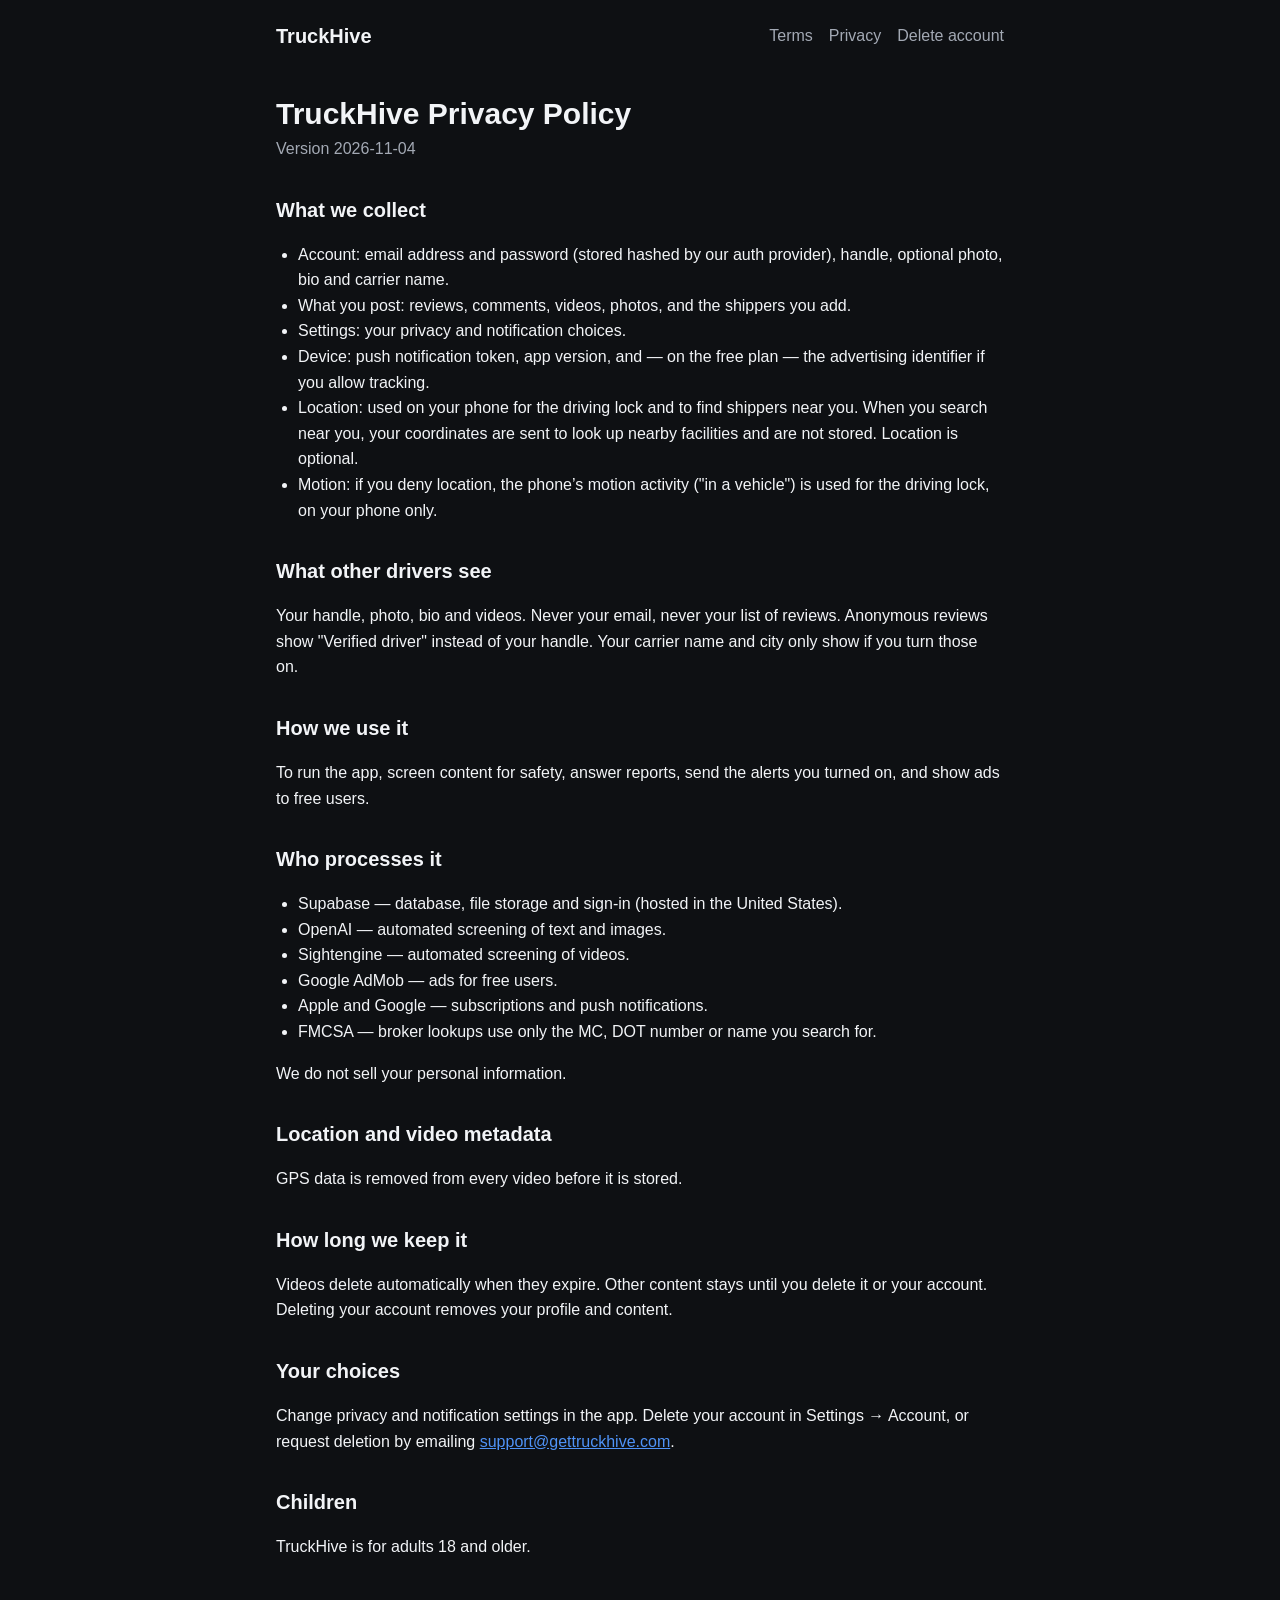
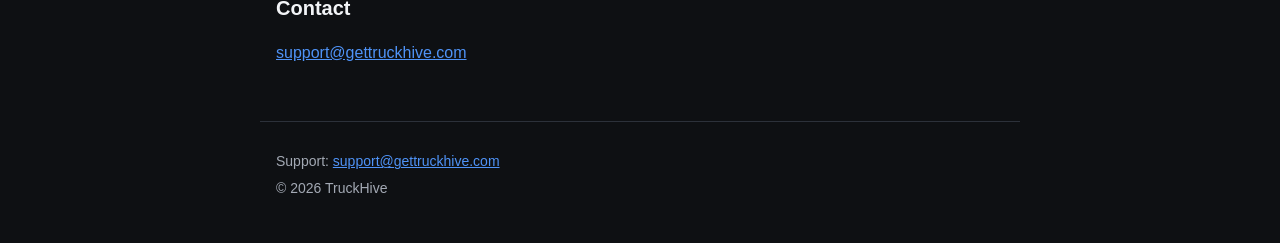
==== privacy/index.html @ 8a42d4dc "gettruckhive.com: landing, Terms, Privacy, delete-account (generated by scripts/build-site.mjs) Co-A" ====
<!doctype html>
<html lang="en">
<head>
<meta charset="utf-8">
<meta name="viewport" content="width=device-width, initial-scale=1">
<title>Privacy Policy · TruckHive</title>
<meta name="description" content="TruckHive Privacy Policy.">
<link rel="canonical" href="https://gettruckhive.com/privacy/">
<meta name="color-scheme" content="dark">
<link rel="stylesheet" href="/styles.css">
<link rel="icon" href="/favicon.svg" type="image/svg+xml">
</head>
<body>
<header class="top"><a class="brand" href="/">TruckHive</a><nav><a href="/terms/">Terms</a><a href="/privacy/">Privacy</a><a href="/delete-account/">Delete account</a></nav></header>
<main>
<article class="legal"><h1>TruckHive Privacy Policy</h1>
<p class="meta">Version 2026-11-04</p>
<h2>What we collect</h2>
<ul><li>Account: email address and password (stored hashed by our auth provider), handle, optional photo, bio and carrier name.</li><li>What you post: reviews, comments, videos, photos, and the shippers you add.</li><li>Settings: your privacy and notification choices.</li><li>Device: push notification token, app version, and — on the free plan — the advertising identifier if you allow tracking.</li><li>Location: used on your phone for the driving lock and to find shippers near you. When you search near you, your coordinates are sent to look up nearby facilities and are not stored. Location is optional.</li><li>Motion: if you deny location, the phone’s motion activity (&quot;in a vehicle&quot;) is used for the driving lock, on your phone only.</li></ul>
<h2>What other drivers see</h2>
<p>Your handle, photo, bio and videos. Never your email, never your list of reviews. Anonymous reviews show &quot;Verified driver&quot; instead of your handle. Your carrier name and city only show if you turn those on.</p>
<h2>How we use it</h2>
<p>To run the app, screen content for safety, answer reports, send the alerts you turned on, and show ads to free users.</p>
<h2>Who processes it</h2>
<ul><li>Supabase — database, file storage and sign-in (hosted in the United States).</li><li>OpenAI — automated screening of text and images.</li><li>Sightengine — automated screening of videos.</li><li>Google AdMob — ads for free users.</li><li>Apple and Google — subscriptions and push notifications.</li><li>FMCSA — broker lookups use only the MC, DOT number or name you search for.</li></ul>
<p>We do not sell your personal information.</p>
<h2>Location and video metadata</h2>
<p>GPS data is removed from every video before it is stored.</p>
<h2>How long we keep it</h2>
<p>Videos delete automatically when they expire. Other content stays until you delete it or your account. Deleting your account removes your profile and content.</p>
<h2>Your choices</h2>
<p>Change privacy and notification settings in the app. Delete your account in Settings → Account, or request deletion by emailing <a href="mailto:support@gettruckhive.com">support@gettruckhive.com</a>.</p>
<h2>Children</h2>
<p>TruckHive is for adults 18 and older.</p>
<h2>Contact</h2>
<p><a href="mailto:support@gettruckhive.com">support@gettruckhive.com</a></p></article>
</main>
<footer><p>Support: <a href="mailto:support@gettruckhive.com">support@gettruckhive.com</a></p><p>© 2026 TruckHive</p></footer>
</body>
</html>
---- styles.css ----
:root{--bg:#0E1013;--surface:#171A1F;--border:#2C313A;--text:#F2F4F7;--muted:#A3A9B4;--accent:#4F93F7}
*{box-sizing:border-box}
html{-webkit-text-size-adjust:100%}
body{margin:0;background:var(--bg);color:var(--text);font:16px/1.6 -apple-system,BlinkMacSystemFont,"Segoe UI",Roboto,Helvetica,Arial,sans-serif}
a{color:var(--accent)}
.top{display:flex;flex-wrap:wrap;gap:12px 24px;align-items:center;justify-content:space-between;max-width:760px;margin:0 auto;padding:20px 16px}
.brand{font-weight:800;font-size:20px;color:var(--text);text-decoration:none}
.top nav{display:flex;flex-wrap:wrap;gap:16px}
.top nav a{color:var(--muted);text-decoration:none}
.top nav a:hover{color:var(--text)}
main{max-width:760px;margin:0 auto;padding:8px 16px 40px}
.legal h1{font-size:30px;line-height:1.2;margin:16px 0 4px}
.legal h2{font-size:20px;margin:32px 0 8px}
.legal p,.legal li{color:var(--text)}
.legal ul,.legal ol{padding-left:22px}
.legal .meta{color:var(--muted);margin-top:0}
.hero{padding:48px 0 24px}
.glow{font-size:clamp(44px,12vw,72px);font-weight:800;letter-spacing:.5px;margin:0;text-shadow:0 0 18px var(--accent),0 0 42px rgba(79,147,247,.45)}
.lead{font-size:22px;color:var(--muted);margin:8px 0 32px}
.features{list-style:none;padding:0;margin:0 0 32px;display:grid;gap:12px}
.features li{background:var(--surface);border:1px solid var(--border);border-radius:16px;padding:16px}
.soon{font-weight:700}
.small{color:var(--muted);font-size:14px}
footer{max-width:760px;margin:0 auto;padding:24px 16px 40px;border-top:1px solid var(--border);color:var(--muted);font-size:14px}
footer p{margin:4px 0}
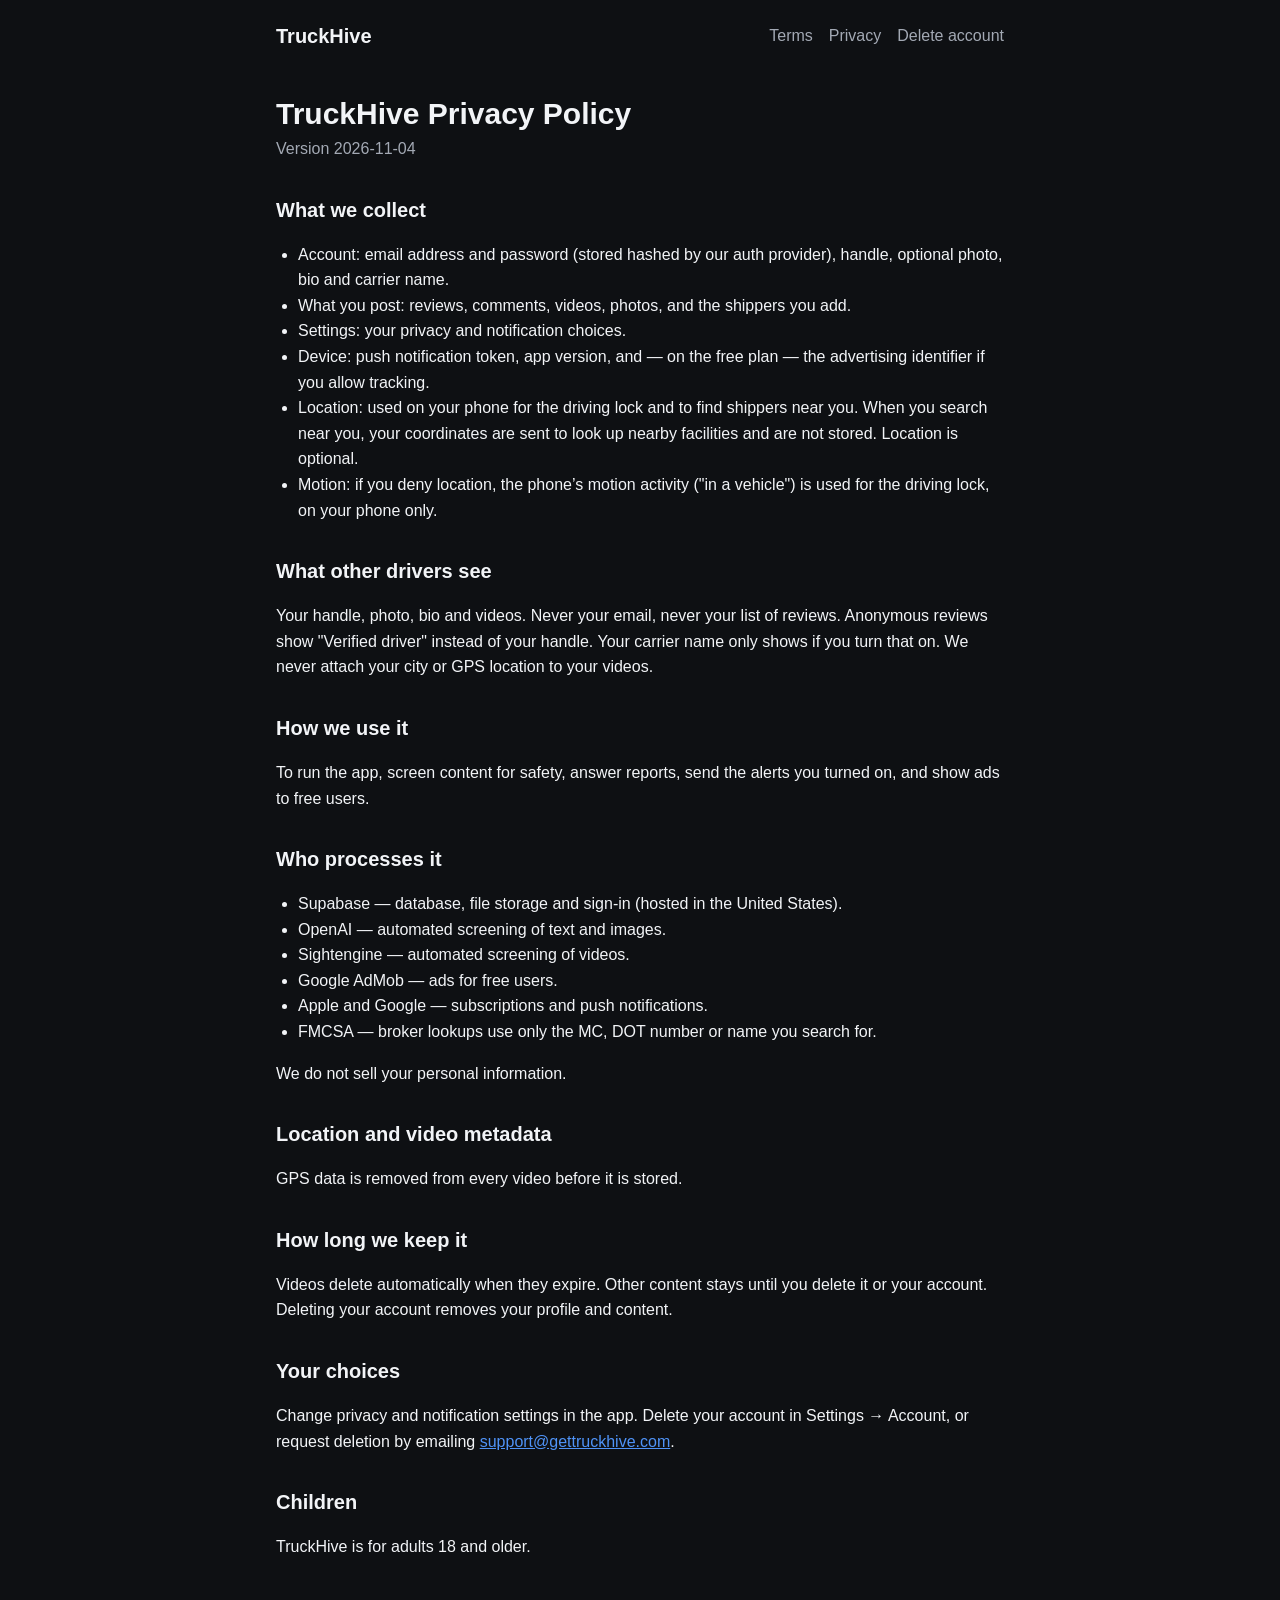
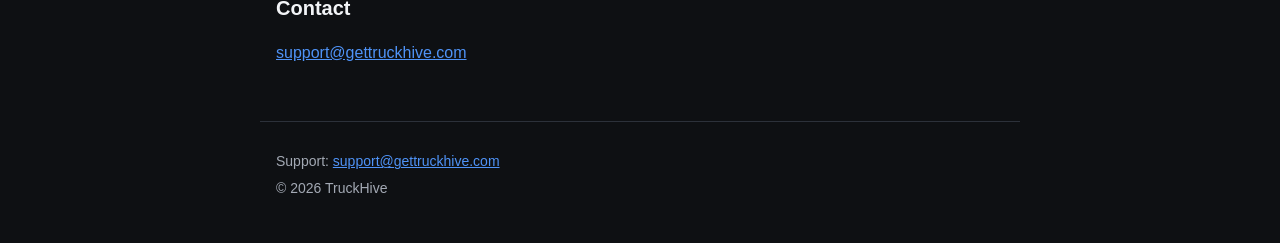
==== commit 40a2cab0: "Privacy: videos never carry a city or GPS location (city toggle removed)" ====
--- a/privacy/index.html
+++ b/privacy/index.html
@@ -18,7 +18,7 @@
 <h2>What we collect</h2>
 <ul><li>Account: email address and password (stored hashed by our auth provider), handle, optional photo, bio and carrier name.</li><li>What you post: reviews, comments, videos, photos, and the shippers you add.</li><li>Settings: your privacy and notification choices.</li><li>Device: push notification token, app version, and — on the free plan — the advertising identifier if you allow tracking.</li><li>Location: used on your phone for the driving lock and to find shippers near you. When you search near you, your coordinates are sent to look up nearby facilities and are not stored. Location is optional.</li><li>Motion: if you deny location, the phone’s motion activity (&quot;in a vehicle&quot;) is used for the driving lock, on your phone only.</li></ul>
 <h2>What other drivers see</h2>
-<p>Your handle, photo, bio and videos. Never your email, never your list of reviews. Anonymous reviews show &quot;Verified driver&quot; instead of your handle. Your carrier name and city only show if you turn those on.</p>
+<p>Your handle, photo, bio and videos. Never your email, never your list of reviews. Anonymous reviews show &quot;Verified driver&quot; instead of your handle. Your carrier name only shows if you turn that on. We never attach your city or GPS location to your videos.</p>
 <h2>How we use it</h2>
 <p>To run the app, screen content for safety, answer reports, send the alerts you turned on, and show ads to free users.</p>
 <h2>Who processes it</h2>
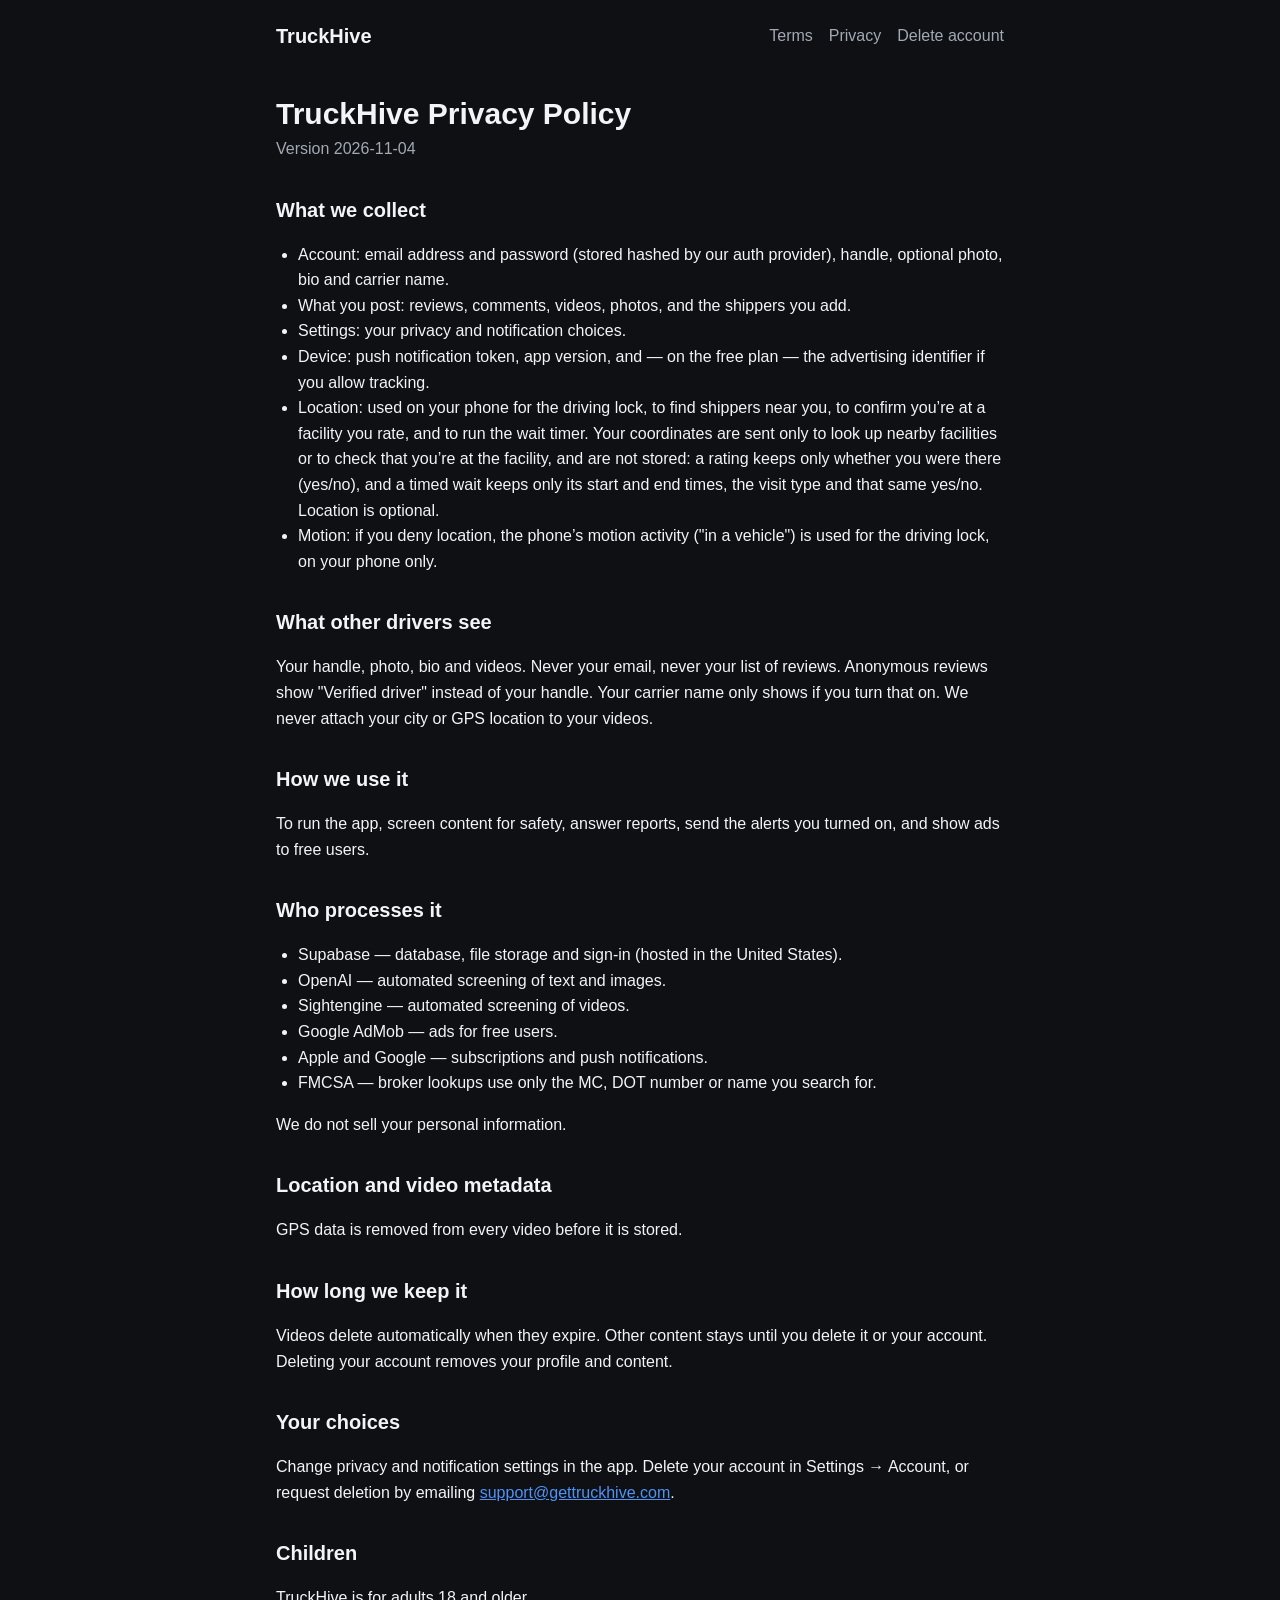
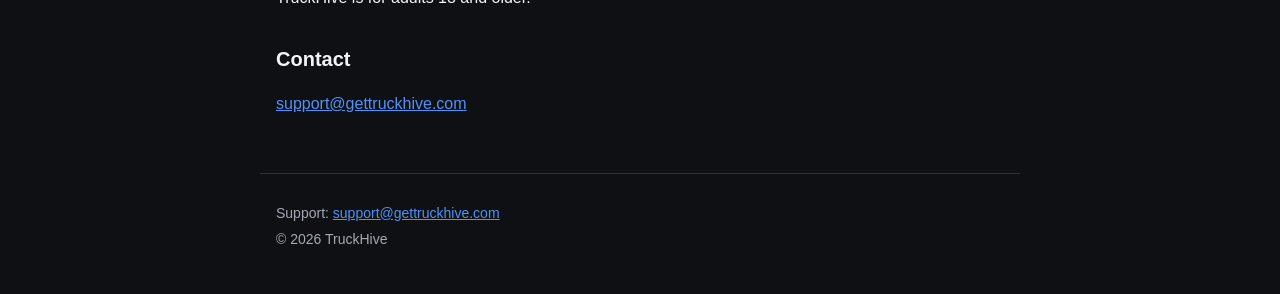
==== commit 299c3f7a: "Privacy: location also confirms you're at a facility you rate and runs the wait timer (app text of N" ====
--- a/privacy/index.html
+++ b/privacy/index.html
@@ -16,7 +16,7 @@
 <article class="legal"><h1>TruckHive Privacy Policy</h1>
 <p class="meta">Version 2026-11-04</p>
 <h2>What we collect</h2>
-<ul><li>Account: email address and password (stored hashed by our auth provider), handle, optional photo, bio and carrier name.</li><li>What you post: reviews, comments, videos, photos, and the shippers you add.</li><li>Settings: your privacy and notification choices.</li><li>Device: push notification token, app version, and — on the free plan — the advertising identifier if you allow tracking.</li><li>Location: used on your phone for the driving lock and to find shippers near you. When you search near you, your coordinates are sent to look up nearby facilities and are not stored. Location is optional.</li><li>Motion: if you deny location, the phone’s motion activity (&quot;in a vehicle&quot;) is used for the driving lock, on your phone only.</li></ul>
+<ul><li>Account: email address and password (stored hashed by our auth provider), handle, optional photo, bio and carrier name.</li><li>What you post: reviews, comments, videos, photos, and the shippers you add.</li><li>Settings: your privacy and notification choices.</li><li>Device: push notification token, app version, and — on the free plan — the advertising identifier if you allow tracking.</li><li>Location: used on your phone for the driving lock, to find shippers near you, to confirm you’re at a facility you rate, and to run the wait timer. Your coordinates are sent only to look up nearby facilities or to check that you’re at the facility, and are not stored: a rating keeps only whether you were there (yes/no), and a timed wait keeps only its start and end times, the visit type and that same yes/no. Location is optional.</li><li>Motion: if you deny location, the phone’s motion activity (&quot;in a vehicle&quot;) is used for the driving lock, on your phone only.</li></ul>
 <h2>What other drivers see</h2>
 <p>Your handle, photo, bio and videos. Never your email, never your list of reviews. Anonymous reviews show &quot;Verified driver&quot; instead of your handle. Your carrier name only shows if you turn that on. We never attach your city or GPS location to your videos.</p>
 <h2>How we use it</h2>
--- a/styles.css
+++ b/styles.css
@@ -1,5 +1,6 @@
 :root{--bg:#0E1013;--surface:#171A1F;--border:#2C313A;--text:#F2F4F7;--muted:#A3A9B4;--accent:#4F93F7}
 *{box-sizing:border-box}
+[hidden]{display:none!important}
 html{-webkit-text-size-adjust:100%}
 body{margin:0;background:var(--bg);color:var(--text);font:16px/1.6 -apple-system,BlinkMacSystemFont,"Segoe UI",Roboto,Helvetica,Arial,sans-serif}
 a{color:var(--accent)}
@@ -21,5 +22,6 @@
 .features li{background:var(--surface);border:1px solid var(--border);border-radius:16px;padding:16px}
 .soon{font-weight:700}
 .small{color:var(--muted);font-size:14px}
+.button{display:inline-block;background:var(--accent);color:#fff;font-weight:700;text-decoration:none;padding:14px 22px;border-radius:12px;min-height:48px}
 footer{max-width:760px;margin:0 auto;padding:24px 16px 40px;border-top:1px solid var(--border);color:var(--muted);font-size:14px}
 footer p{margin:4px 0}
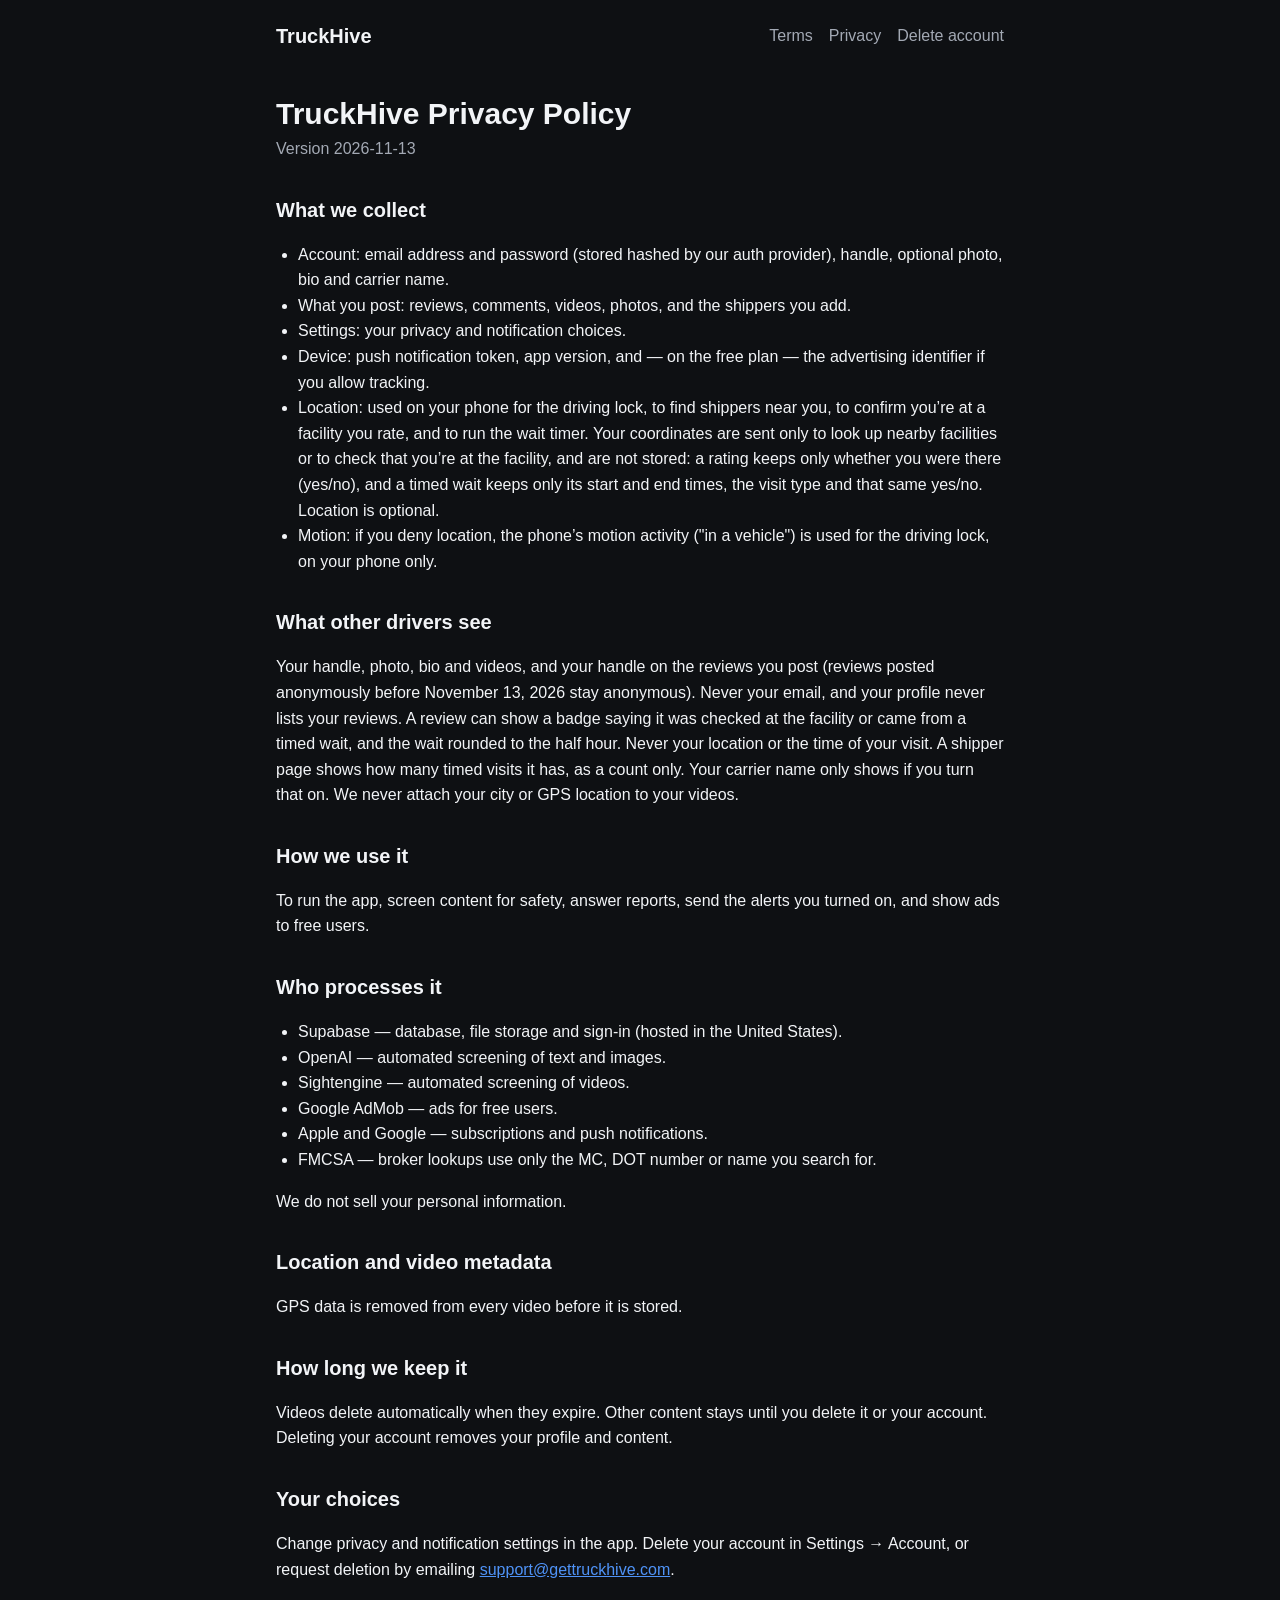
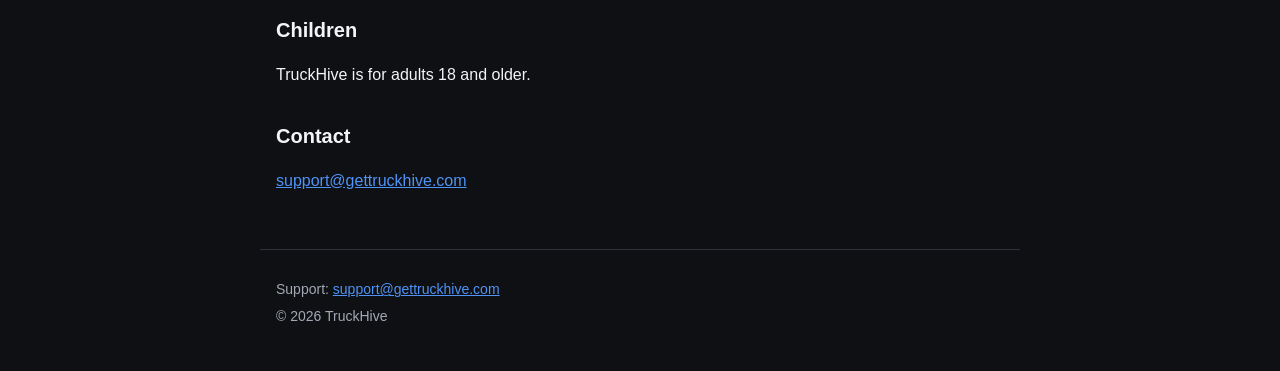
==== commit ec539191: "Terms + Privacy 2026-11-13: handles on reviews, review badges (app text of Nov 13) - Terms: "Anonymo" ====
--- a/privacy/index.html
+++ b/privacy/index.html
@@ -14,11 +14,11 @@
 <header class="top"><a class="brand" href="/">TruckHive</a><nav><a href="/terms/">Terms</a><a href="/privacy/">Privacy</a><a href="/delete-account/">Delete account</a></nav></header>
 <main>
 <article class="legal"><h1>TruckHive Privacy Policy</h1>
-<p class="meta">Version 2026-11-04</p>
+<p class="meta">Version 2026-11-13</p>
 <h2>What we collect</h2>
 <ul><li>Account: email address and password (stored hashed by our auth provider), handle, optional photo, bio and carrier name.</li><li>What you post: reviews, comments, videos, photos, and the shippers you add.</li><li>Settings: your privacy and notification choices.</li><li>Device: push notification token, app version, and — on the free plan — the advertising identifier if you allow tracking.</li><li>Location: used on your phone for the driving lock, to find shippers near you, to confirm you’re at a facility you rate, and to run the wait timer. Your coordinates are sent only to look up nearby facilities or to check that you’re at the facility, and are not stored: a rating keeps only whether you were there (yes/no), and a timed wait keeps only its start and end times, the visit type and that same yes/no. Location is optional.</li><li>Motion: if you deny location, the phone’s motion activity (&quot;in a vehicle&quot;) is used for the driving lock, on your phone only.</li></ul>
 <h2>What other drivers see</h2>
-<p>Your handle, photo, bio and videos. Never your email, never your list of reviews. Anonymous reviews show &quot;Verified driver&quot; instead of your handle. Your carrier name only shows if you turn that on. We never attach your city or GPS location to your videos.</p>
+<p>Your handle, photo, bio and videos, and your handle on the reviews you post (reviews posted anonymously before November 13, 2026 stay anonymous). Never your email, and your profile never lists your reviews. A review can show a badge saying it was checked at the facility or came from a timed wait, and the wait rounded to the half hour. Never your location or the time of your visit. A shipper page shows how many timed visits it has, as a count only. Your carrier name only shows if you turn that on. We never attach your city or GPS location to your videos.</p>
 <h2>How we use it</h2>
 <p>To run the app, screen content for safety, answer reports, send the alerts you turned on, and show ads to free users.</p>
 <h2>Who processes it</h2>
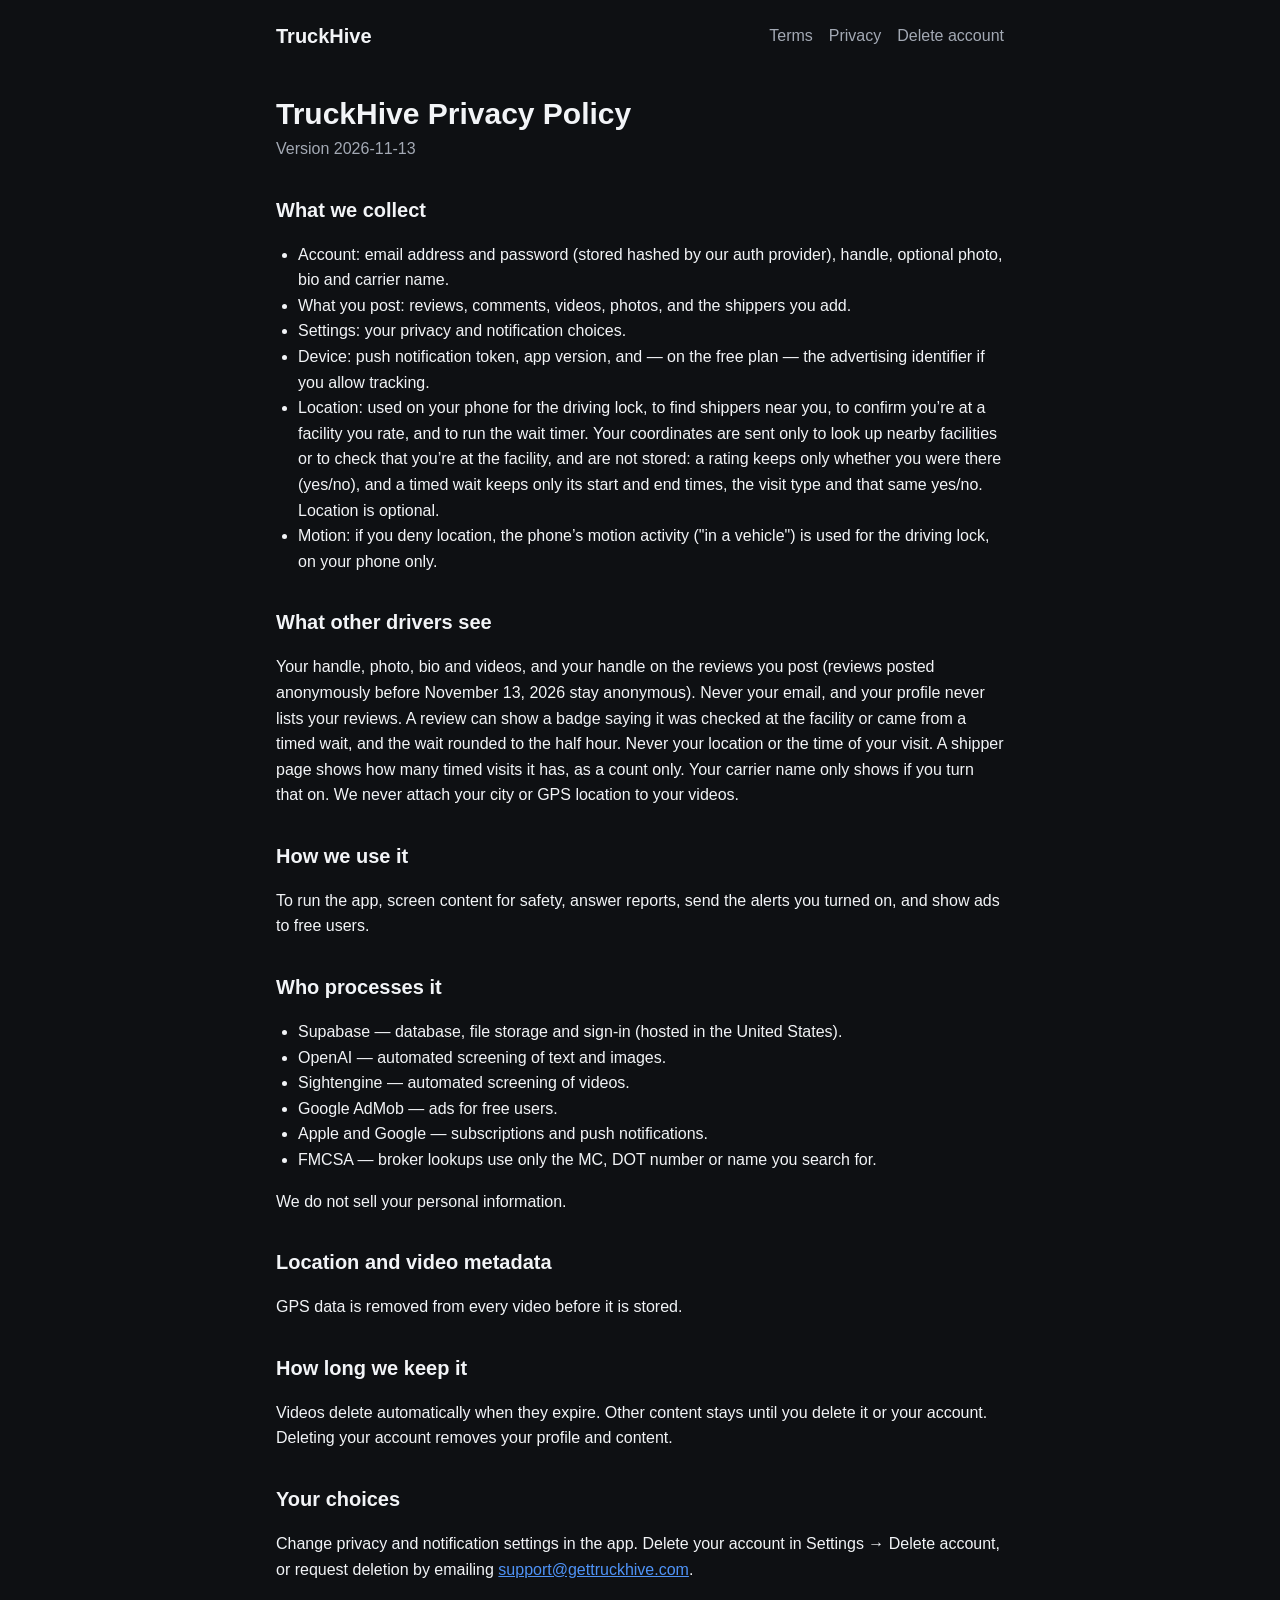
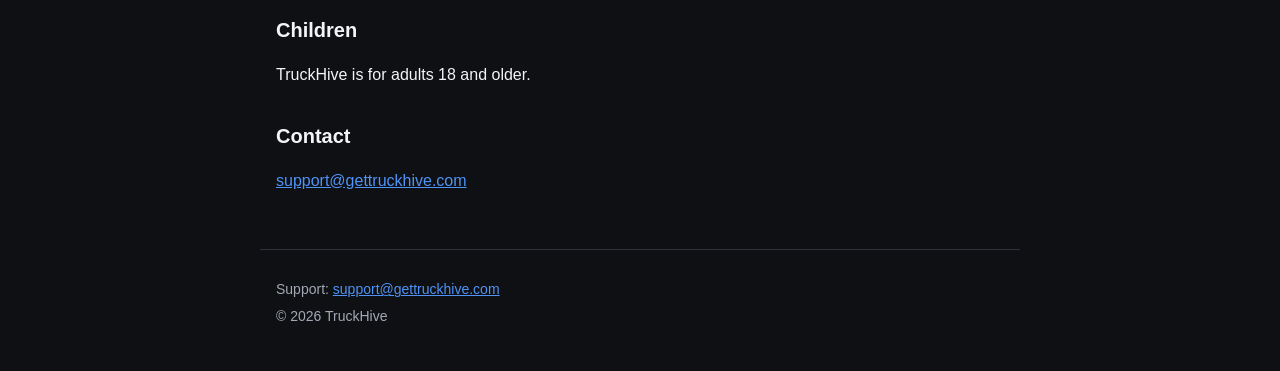
==== commit 1b1e9b5f: "Delete account is now Settings → Delete account (app Settings redesign, Nov 13) Terms, Privacy and t" ====
--- a/privacy/index.html
+++ b/privacy/index.html
@@ -29,7 +29,7 @@
 <h2>How long we keep it</h2>
 <p>Videos delete automatically when they expire. Other content stays until you delete it or your account. Deleting your account removes your profile and content.</p>
 <h2>Your choices</h2>
-<p>Change privacy and notification settings in the app. Delete your account in Settings → Account, or request deletion by emailing <a href="mailto:support@gettruckhive.com">support@gettruckhive.com</a>.</p>
+<p>Change privacy and notification settings in the app. Delete your account in Settings → Delete account, or request deletion by emailing <a href="mailto:support@gettruckhive.com">support@gettruckhive.com</a>.</p>
 <h2>Children</h2>
 <p>TruckHive is for adults 18 and older.</p>
 <h2>Contact</h2>
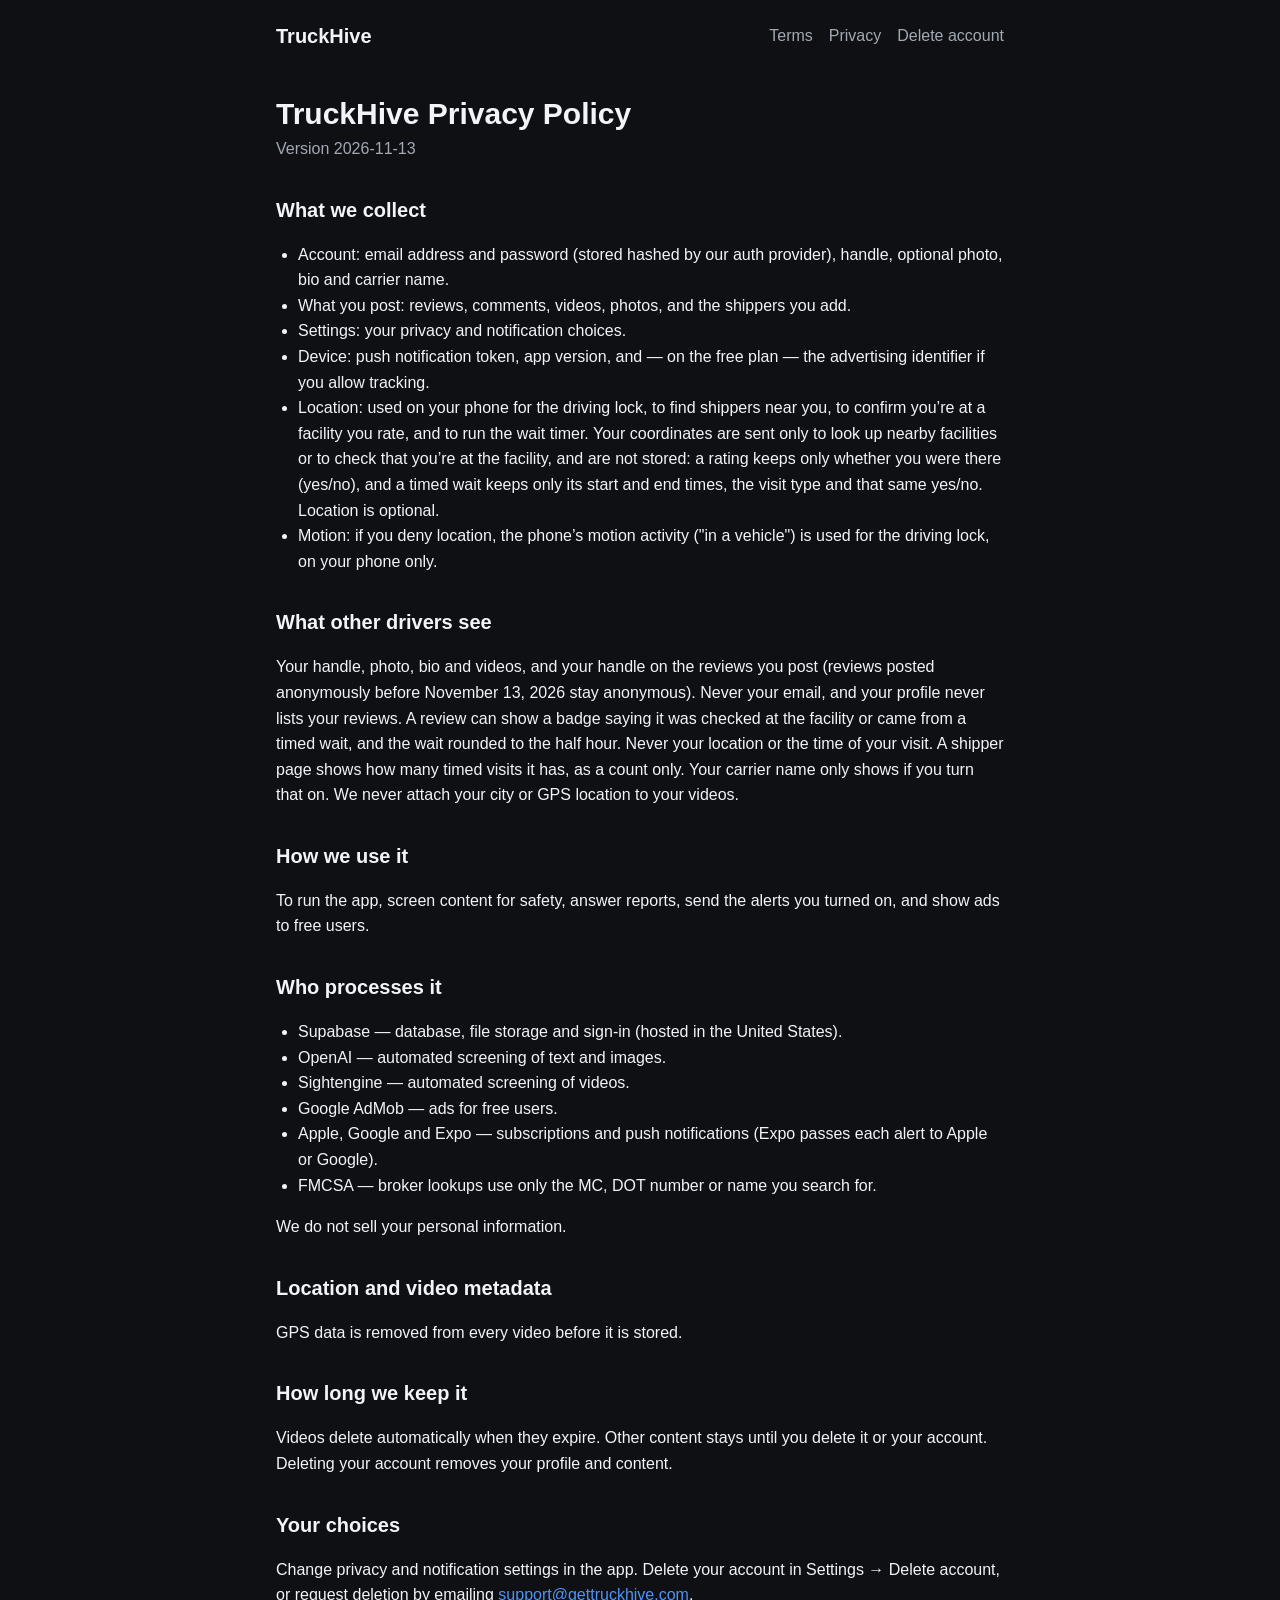
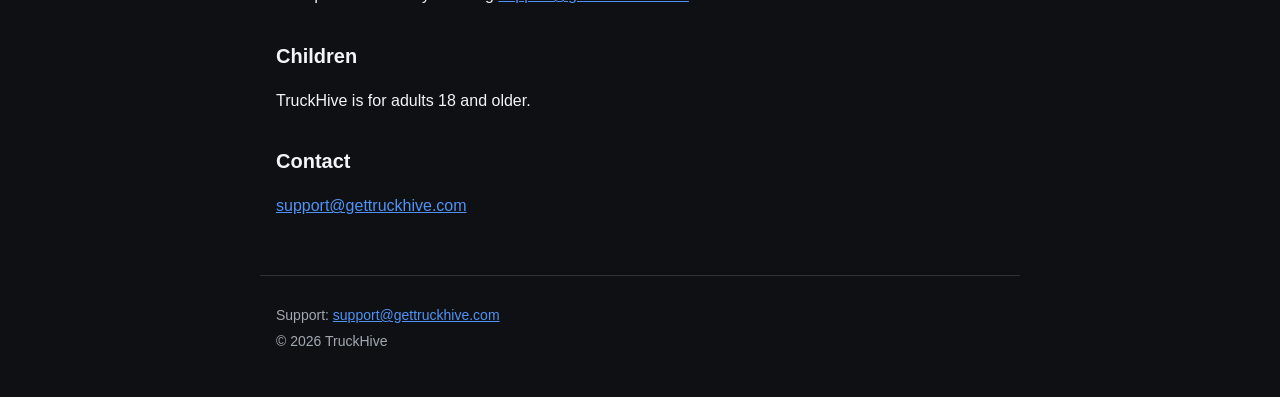
==== commit 455b1359: "Privacy: name Expo for push notifications (app text of Nov 14) "Who processes it": Apple, Google and" ====
--- a/privacy/index.html
+++ b/privacy/index.html
@@ -22,7 +22,7 @@
 <h2>How we use it</h2>
 <p>To run the app, screen content for safety, answer reports, send the alerts you turned on, and show ads to free users.</p>
 <h2>Who processes it</h2>
-<ul><li>Supabase — database, file storage and sign-in (hosted in the United States).</li><li>OpenAI — automated screening of text and images.</li><li>Sightengine — automated screening of videos.</li><li>Google AdMob — ads for free users.</li><li>Apple and Google — subscriptions and push notifications.</li><li>FMCSA — broker lookups use only the MC, DOT number or name you search for.</li></ul>
+<ul><li>Supabase — database, file storage and sign-in (hosted in the United States).</li><li>OpenAI — automated screening of text and images.</li><li>Sightengine — automated screening of videos.</li><li>Google AdMob — ads for free users.</li><li>Apple, Google and Expo — subscriptions and push notifications (Expo passes each alert to Apple or Google).</li><li>FMCSA — broker lookups use only the MC, DOT number or name you search for.</li></ul>
 <p>We do not sell your personal information.</p>
 <h2>Location and video metadata</h2>
 <p>GPS data is removed from every video before it is stored.</p>
